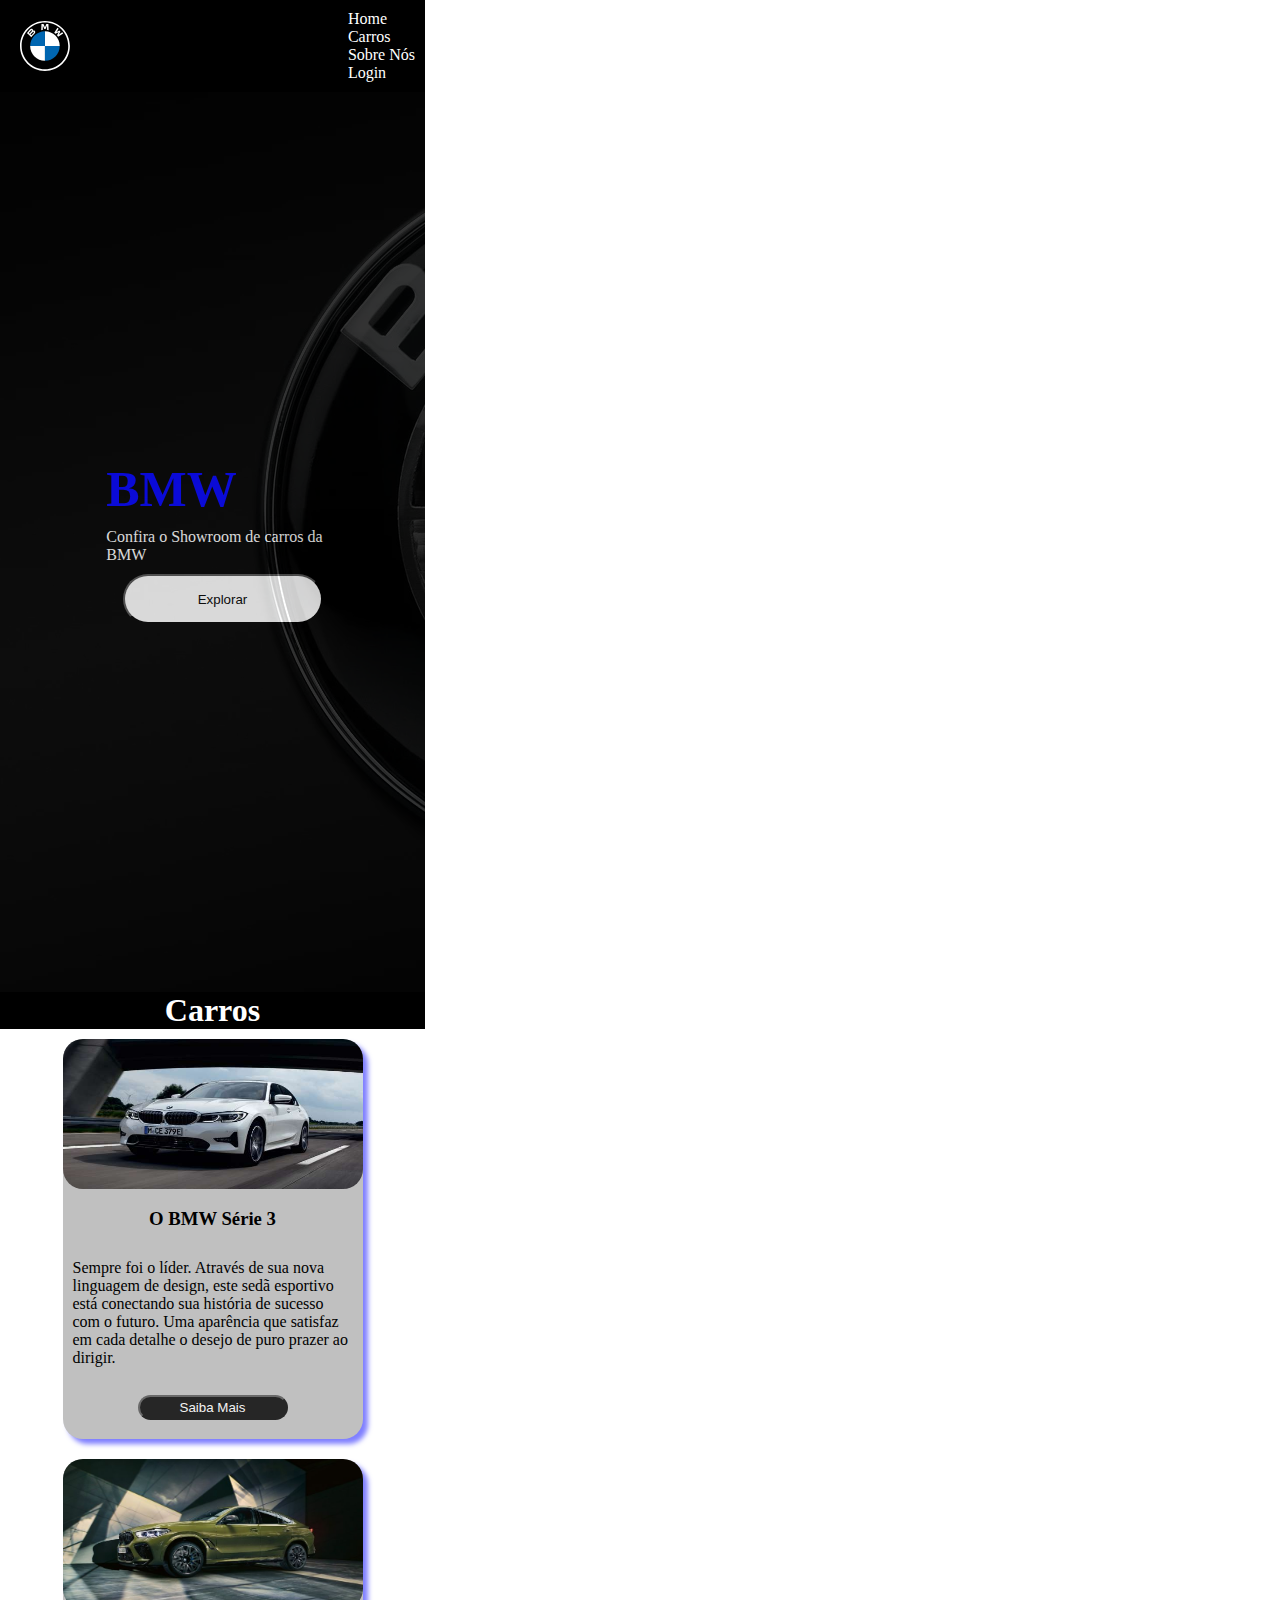
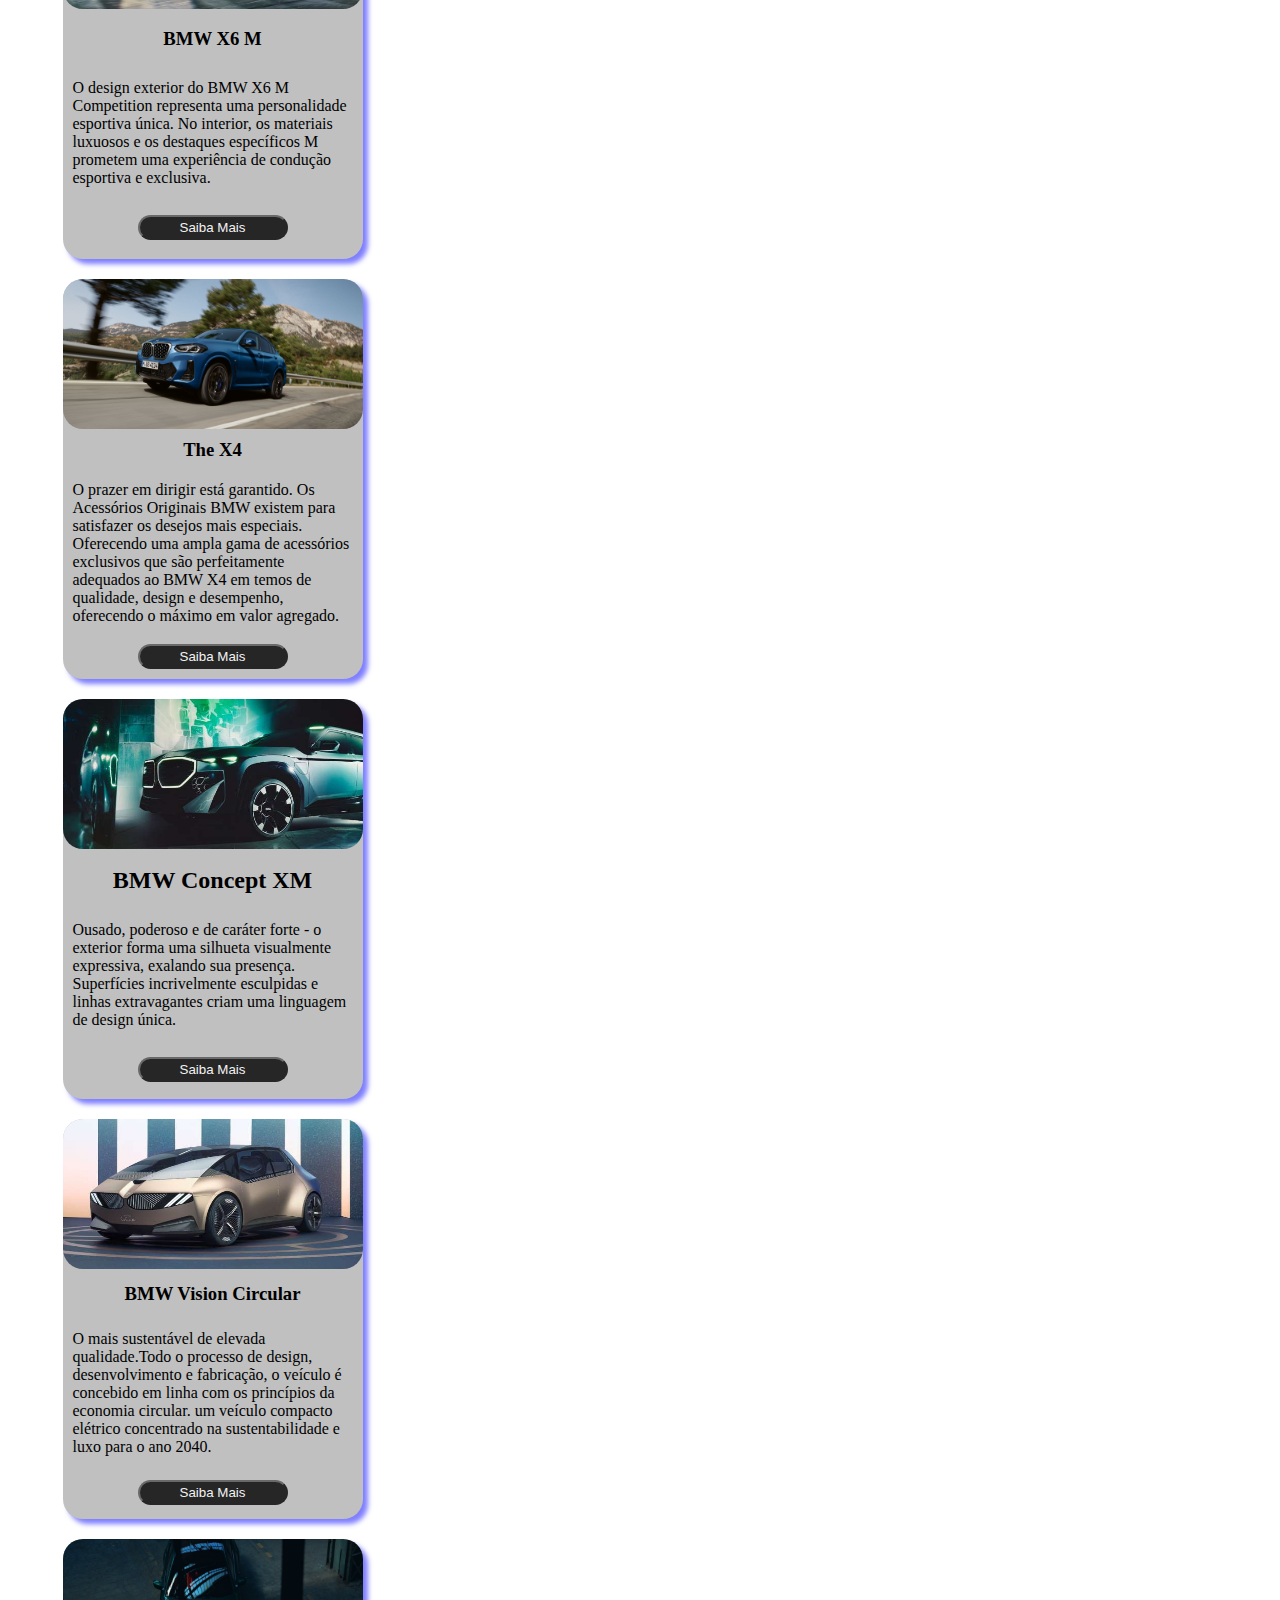
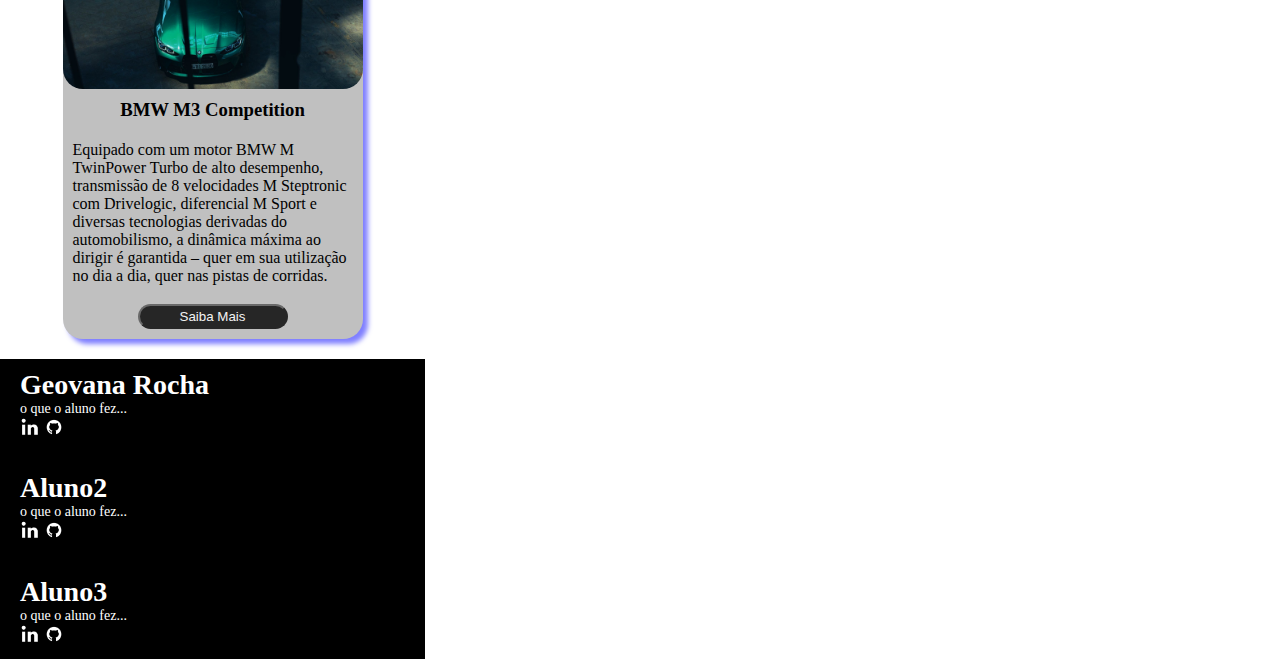
==== index.html @ 08b1795b "primeiro commit" ====
<!DOCTYPE html>
<html lang="pt-br">
<head>
    <meta charset="UTF-8">
    <meta http-equiv="X-UA-Compatible" content="IE=edge">
    <meta name="viewport" content="width=device-width, initial-scale=1.0">
    <link href="css/style.css" rel="stylesheet">
    <link rel="preconnect" href="https://fonts.googleapis.com">
    <link rel="preconnect" href="https://fonts.gstatic.com" crossorigin>
    <link href="https: //fonts.googleapis.com/css2? family= Roboto & display=swap" rel="stylesheet">
    <title>BMW-Home</title>
</head>
<body>

    <header>
        <img class="logoBmw" src="./img/Icon_Logo.svg">
        <nav>
            <ul>
                <li>Home</li>
                <li>Carros</li>
                <li>Sobre Nós</li>
                <li>Login</li>
            </ul>
        </nav>
    </header>

    <section class="banner">
        <div class="painelBanner">
            <div class="conteudoBanner">
                <h1> BMW</h1>
                <p> Confira o Showroom de carros da BMW</p>
                <a href="#carros"> <button class="btnBanner"> Explorar</button></a>
            </div>
        </div>
    </section>

    <h1 id="carros"> Carros</h1>

    <main>
        <section class="container">

            <div class="cards">
                <img src="./img/bmwserie3.jpg">
                <h3>O BMW Série 3 </h3>
                <p>Sempre foi o líder. Através de sua nova linguagem de design, este sedã esportivo está conectando sua história de sucesso com o futuro. Uma aparência que satisfaz em cada detalhe o desejo de puro prazer ao dirigir.</p>
                <a href=""><button class="btn-card"> Saiba Mais</button></a>
            </div>


            <div class="cards">
                <img src="./img/bmwX6.jpg">
                <h3>BMW X6 M </h3>
                <p>O design exterior do BMW X6 M Competition representa uma personalidade esportiva única. No interior, os materiais luxuosos e os destaques específicos M prometem uma experiência de condução esportiva e exclusiva.</p>
                <a href="https://www.bmw.com.br/pt/all-models/m-series/x6-m/2019/bmw-x6-m-automobiles-highlights.html"><button class="btn-card"> Saiba Mais</button></a>
            </div>


            <div class="cards">
                <img src="./img/thex4.jpg">
                <h3>The X4</h3>
                <p>O prazer em dirigir está garantido. Os Acessórios Originais BMW existem para satisfazer os desejos mais especiais. Oferecendo uma ampla gama de acessórios exclusivos que são perfeitamente adequados ao BMW X4 em temos de qualidade, design e desempenho, oferecendo o máximo em valor agregado.</p>
                <a href="https://www.bmw.com.br/pt/all-models/serie-x/X4/2021/bmw-X4-destaques.html"><button class="btn-card"> Saiba Mais</button></a>
            </div>


            <div class="cards">
                <img src="./img/bmwXM.jpg">
                <h2>BMW Concept XM</h2>
                <p>Ousado, poderoso e de caráter forte - o exterior forma uma silhueta visualmente expressiva, exalando sua presença. Superfícies incrivelmente esculpidas e linhas extravagantes criam uma linguagem de design única.</p>
                <a href="https://www.bmw.com.br/pt/topics/fascination-bmw/bmw-concept-vehicle/bmw-concept-xm.html"><button class="btn-card"> Saiba Mais</button></a>
            </div>


            <div class="cards">
                <img src="./img/vision.jpg">
                <h3>BMW Vision Circular</h3>
                <p>O mais sustentável de elevada qualidade.Todo o processo de design, desenvolvimento e fabricação, o veículo é concebido em linha com os princípios da economia circular. um veículo compacto elétrico concentrado na sustentabilidade e luxo para o ano 2040.</p>
                <a href="https://www.bmw.com.br/pt/topics/fascination-bmw/bmw-concept-vehicle/destaques-bmw-i-vision-circular.html"><button class="btn-card"> Saiba Mais</button></a>
            </div>


            <div class="cards">
                <img src="./img/bmwM3.jpg">
                <h3>BMW M3 Competition</h3>
                <p>Equipado com um motor BMW M TwinPower Turbo de alto desempenho, transmissão de 8 velocidades M Steptronic com Drivelogic, diferencial M Sport e diversas tecnologias derivadas do automobilismo, a dinâmica máxima ao dirigir é garantida – quer em sua utilização no dia a dia, quer nas pistas de corridas. </p>
                <a href="https://www.bmw.com.br/pt/all-models/m-series/m3-sedan/2020/bmw-serie-3-berlina-versao-m-visao-geral.html"><button class="btn-card"> Saiba Mais</button></a>
            </div>
        </section>
    </main>

    <footer>
        <div>
            <h1> Geovana Rocha</h1>
            <p>o que o aluno fez...</p>
            <img src="./img/linkedin.png" alt="logo linkedin">
            <img  id="git" src="./img/github.png" alt="logo github">
        </div>
        
        <div>
            <h1> Aluno2</h1>
            <p>o que o aluno fez...</p>
            <img src="./img/linkedin.png" alt="logo linkedin">
            <img id="git" src="./img/github.png" alt="logo github">
        </div>

        <div>
            <h1> Aluno3</h1>
            <p>o que o aluno fez...</p>
            <img src="./img/linkedin.png" alt="logo linkedin">
            <img  id="git" src="./img/github.png" alt="logo github">
        </div>
    </footer>
</body>
</html>
---- css/style.css ----
*{
    /*pega todo site html*/
    margin: 0;        
    padding: 0%;
}

body{

    max-width: 425px;
    width: 100%;


}
header{
    display: flex;
    justify-content: space-between;
    align-items: center;
    padding: 10px 10px;
    background-color: black;
}

.logoBmw{
    width: 50px;
    padding-left: 10px;
}
nav{
    color: white;
}
li{
    list-style: none;
}

.banner{
    background-image: url("../img/logo_BMW3.webp");
    width: 100%;
    height: 100vh;
    background-repeat: no-repeat;
    background-size:  cover;
    background-attachment: fixed;
    background-position: center top;
    width: 100%;
    height: 100vh;
}


.painelBanner{
    display: flex;
    justify-content: center;
    align-items: center;
    width: 100%;
    height: 100vh;
    opacity: 0.8;
    background-color: black;
}

.conteudoBanner{
    display: flex;
    justify-content: center;
    align-items: center;
    flex-wrap: wrap;
    flex-direction: column;
    gap: 10px;
    width: 50%;
    height: 100%;
}

.conteudoBanner h1{
    color: blue;
    font-size: 50px;
    width: 100%;
    padding-right: 20px;
}

.conteudoBanner p{
    color: white;
}
.btnBanner{
    background-color: white;
    color: black;
    width: 200px;
    height: 50px;
    border-radius: 25px;
}

#carros{
    text-align: center;
    background-color: black;
    color: white;
    opacity: 0.;
}

main{
    background-image: url("../img/bmw.jpg");
    background-size: cover;
    background-repeat: no-repeat;
    background-attachment: fixed;
    padding: 10px 0px;
    width: 100%;
    height: 100%;
    display: flex;
    justify-content: center;
    align-items: center; 

}

.container{
    display: flex;
    width: 100%;
    height: 100%;
    justify-content: center;
    align-items: center;
    flex-wrap:  wrap;
    flex-direction: column;
    flex-direction: row;
    margin-bottom: 10px;
    gap: 20px;

}

.cards{
    display: flex;
    justify-content:center;
    align-items: top;
    flex-wrap: wrap;
    width: 300px;
    height: 400px;
    background-color: silver;
    border-radius: 20px;
    box-shadow: 5px 5px 5px rgba(0, 0, 255, 0.5);
}

.cards img{
    width: 100%;
    height: 150px;
    border-radius: 20px;

}

.cards p{
    padding: 10px 10px;

}

.btn-card{
    border-radius: 25px;
    width: 150px;
    height: 25px;
    background-color: black;
    color: white;
    opacity: 0.8;
}

footer{
    display: flex;
    padding: 0px 0px;
    align-items: flex-start;
    flex-direction: row;
    justify-content: space-between;
    flex-wrap: wrap;
    width: 100%;
    height: 300px;
    background-color: black;
    color: white;
    gap: 10px;
    font-size: 14px;
}

footer div{
    padding: 10px 20px;
    width: 100%;
}


footer img{
    width: 20px;
}


#git{
    border-radius: 100%;
}
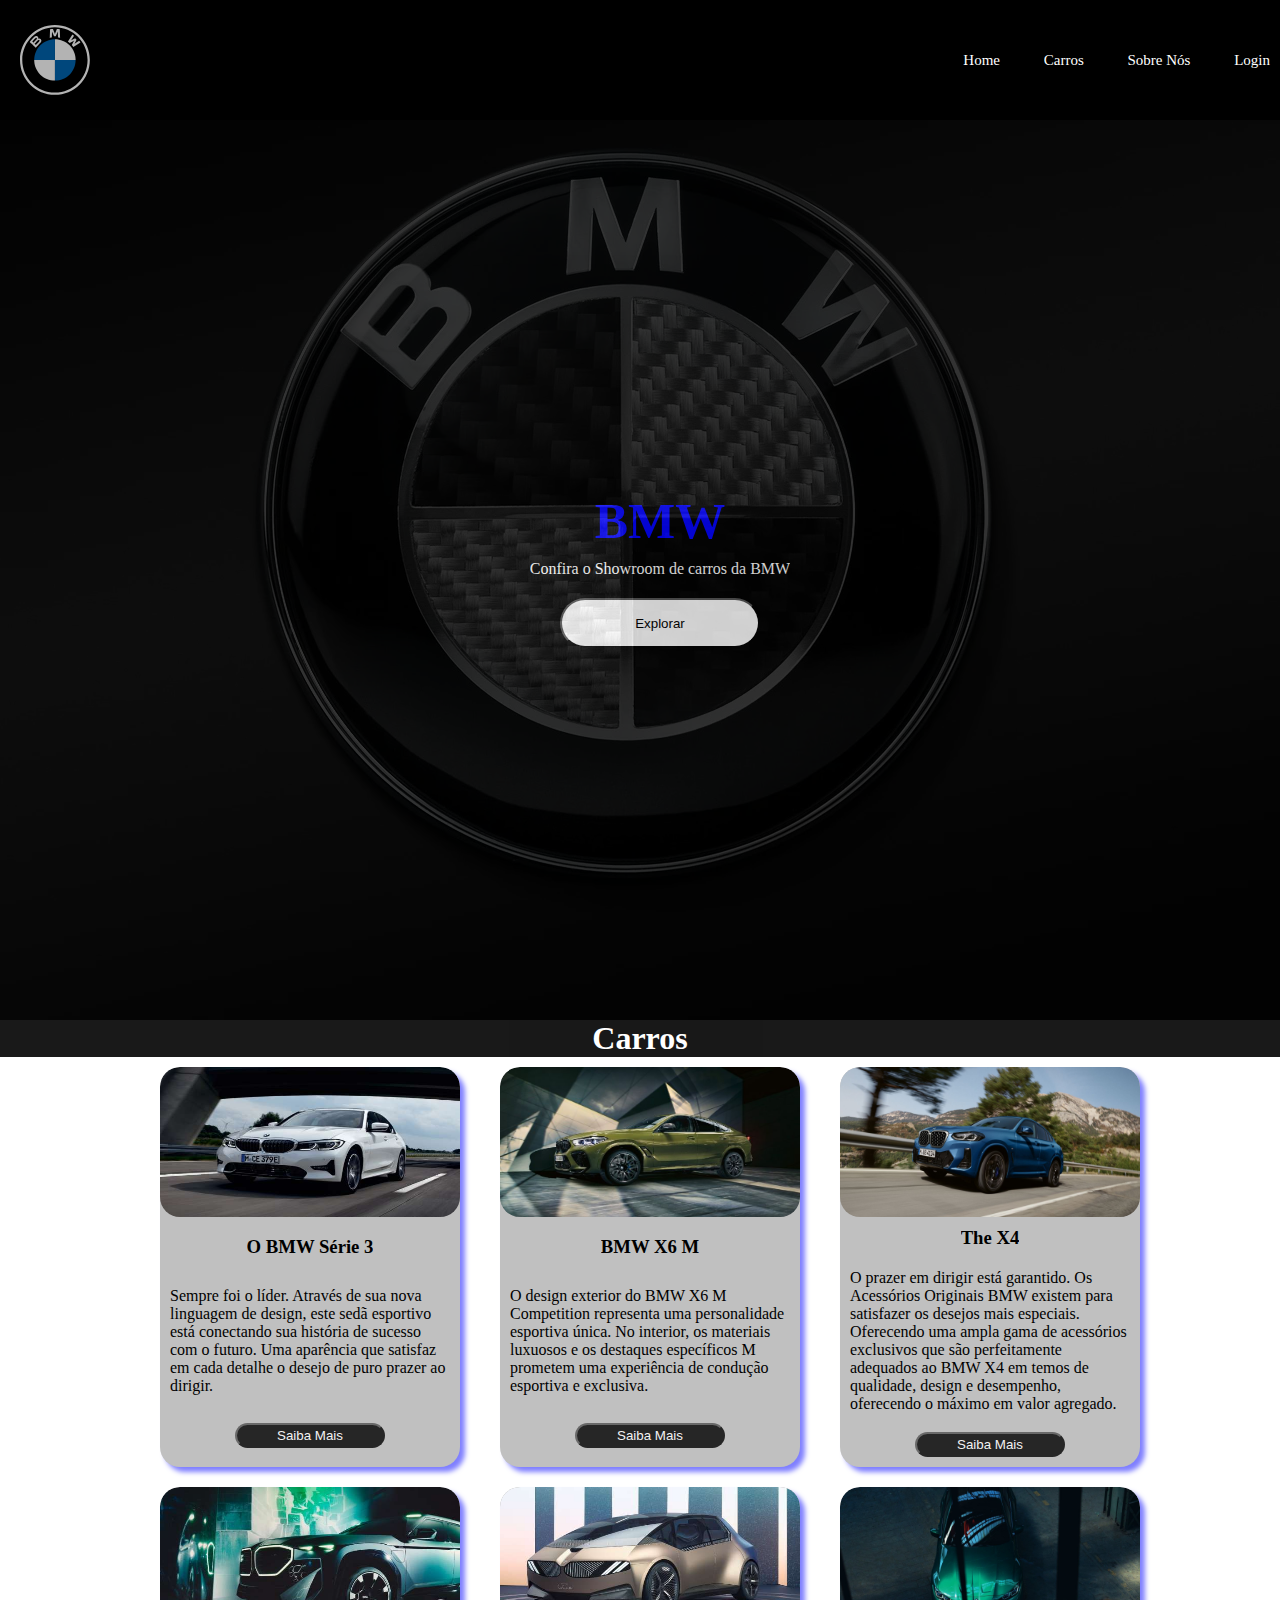
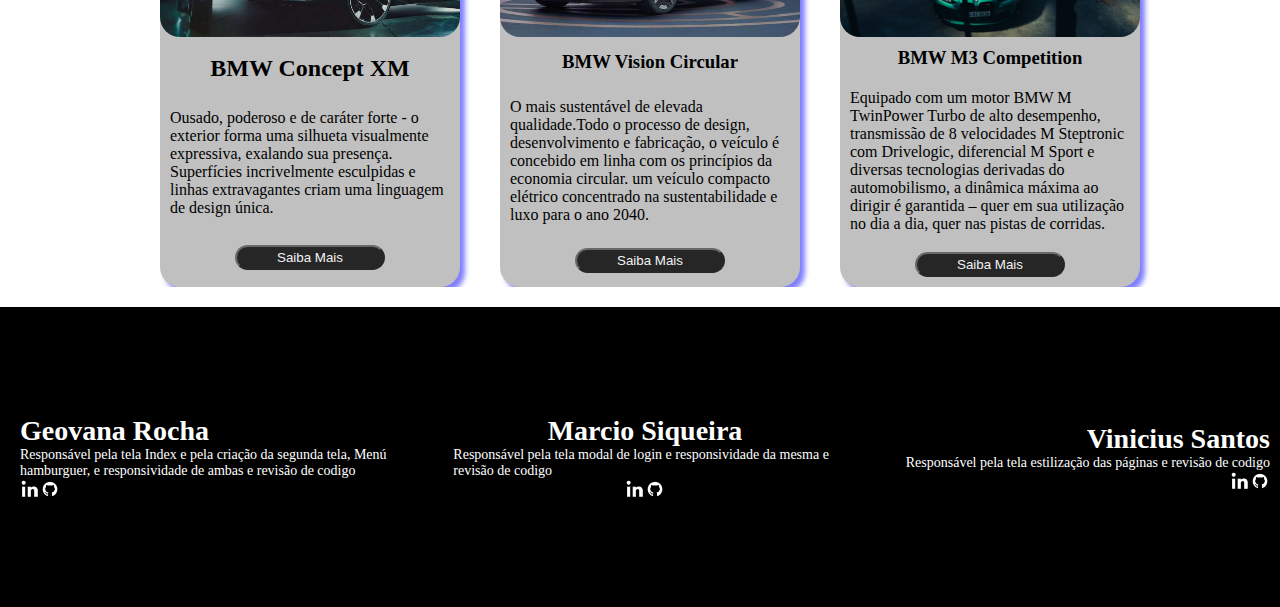
==== commit 58454a22: "aplicando responsividade,editando hover e footer" ====
--- a/index.html
+++ b/index.html
@@ -16,13 +16,22 @@
         <img class="logoBmw" src="./img/Icon_Logo.svg">
         <nav>
             <ul>
-                <li>Home</li>
-                <li>Carros</li>
-                <li>Sobre Nós</li>
-                <li>Login</li>
+               <a><li>Home</li></a> 
+                <a><li>Carros</li></a>
+                <a><li>Sobre Nós</li></a>
+                <a><li>Login</li></a>
+            </ul>
+        </nav>
+        <nav class="nav-desktop">
+            <ul>
+                <a><li>Home</li></a> 
+                <a><li>Carros</li></a>
+                <a><li>Sobre Nós</li></a>
+                <a><li>Login</li></a>
             </ul>
         </nav>
     </header>
+    
 
     <section class="banner">
         <div class="painelBanner">
@@ -43,7 +52,7 @@
                 <img src="./img/bmwserie3.jpg">
                 <h3>O BMW Série 3 </h3>
                 <p>Sempre foi o líder. Através de sua nova linguagem de design, este sedã esportivo está conectando sua história de sucesso com o futuro. Uma aparência que satisfaz em cada detalhe o desejo de puro prazer ao dirigir.</p>
-                <a href=""><button class="btn-card"> Saiba Mais</button></a>
+                <a href="https://www.bmw.com.br/pt/all-models/3-series/sedan/2021/serie-3.html"><button class="btn-card"> Saiba Mais</button></a>
             </div>
 
 
@@ -62,7 +71,6 @@
                 <a href="https://www.bmw.com.br/pt/all-models/serie-x/X4/2021/bmw-X4-destaques.html"><button class="btn-card"> Saiba Mais</button></a>
             </div>
 
-
             <div class="cards">
                 <img src="./img/bmwXM.jpg">
                 <h2>BMW Concept XM</h2>
@@ -70,14 +78,12 @@
                 <a href="https://www.bmw.com.br/pt/topics/fascination-bmw/bmw-concept-vehicle/bmw-concept-xm.html"><button class="btn-card"> Saiba Mais</button></a>
             </div>
 
-
             <div class="cards">
                 <img src="./img/vision.jpg">
                 <h3>BMW Vision Circular</h3>
                 <p>O mais sustentável de elevada qualidade.Todo o processo de design, desenvolvimento e fabricação, o veículo é concebido em linha com os princípios da economia circular. um veículo compacto elétrico concentrado na sustentabilidade e luxo para o ano 2040.</p>
                 <a href="https://www.bmw.com.br/pt/topics/fascination-bmw/bmw-concept-vehicle/destaques-bmw-i-vision-circular.html"><button class="btn-card"> Saiba Mais</button></a>
             </div>
-
 
             <div class="cards">
                 <img src="./img/bmwM3.jpg">
@@ -89,23 +95,23 @@
     </main>
 
     <footer>
-        <div>
+        <div id="aluno1">
             <h1> Geovana Rocha</h1>
-            <p>o que o aluno fez...</p>
+            <p>Responsável pela tela Index e pela criação da segunda tela, Menú hamburguer, e responsividade de ambas e revisão de codigo</p>
             <img src="./img/linkedin.png" alt="logo linkedin">
             <img  id="git" src="./img/github.png" alt="logo github">
         </div>
         
-        <div>
-            <h1> Aluno2</h1>
-            <p>o que o aluno fez...</p>
+        <div id="aluno2">
+            <h1> Marcio Siqueira </h1>
+            <p>Responsável pela tela modal de login e responsividade da mesma e revisão de codigo</p>
             <img src="./img/linkedin.png" alt="logo linkedin">
             <img id="git" src="./img/github.png" alt="logo github">
         </div>
 
-        <div>
-            <h1> Aluno3</h1>
-            <p>o que o aluno fez...</p>
+        <div id="aluno3">
+            <h1> Vinicius Santos</h1>
+            <p>Responsável pela tela estilização das páginas e revisão de codigo</p>
             <img src="./img/linkedin.png" alt="logo linkedin">
             <img  id="git" src="./img/github.png" alt="logo github">
         </div>
--- a/css/style.css
+++ b/css/style.css
@@ -2,14 +2,13 @@
     /*pega todo site html*/
     margin: 0;        
     padding: 0%;
+    scroll-behavior: smooth;
+    overflow-x: hidden;
 }
 
 body{
-
     max-width: 425px;
     width: 100%;
-
-
 }
 header{
     display: flex;
@@ -17,11 +16,17 @@
     align-items: center;
     padding: 10px 10px;
     background-color: black;
+    width: 100%;
+}
+
+.nav-desktop{
+    display: none;
 }
 
 .logoBmw{
     width: 50px;
     padding-left: 10px;
+    opacity: 0.7;
 }
 nav{
     color: white;
@@ -38,8 +43,6 @@
     background-size:  cover;
     background-attachment: fixed;
     background-position: center top;
-    width: 100%;
-    height: 100vh;
 }
 
 
@@ -100,6 +103,7 @@
     display: flex;
     justify-content: center;
     align-items: center; 
+    background-position: center top;
 
 }
 
@@ -114,7 +118,6 @@
     flex-direction: row;
     margin-bottom: 10px;
     gap: 20px;
-
 }
 
 .cards{
@@ -158,7 +161,7 @@
     justify-content: space-between;
     flex-wrap: wrap;
     width: 100%;
-    height: 300px;
+    height: 350px;
     background-color: black;
     color: white;
     gap: 10px;
@@ -180,3 +183,234 @@
     border-radius: 100%;
 }
 
+
+@media (min-width:426px) and ( max-width: 1280px) {
+
+    *{
+        /*pega todo site html*/
+        margin: 0;        
+        padding: 0%;
+    }
+    
+    body{
+        max-width: 1280px;
+        width: 100%;
+
+    }
+    
+    header{
+        display: flex;
+        flex-wrap: wrap;
+        justify-content: space-between;
+        align-items: center;
+        padding: 10px 10px;
+        background-color: black;
+        width: 100%;
+        max-width: 1280px;
+        height: 100px;
+    }
+
+    nav{
+        display: none;
+    }
+
+    .nav-desktop {
+        display: inline-flex;
+        font-size: 15px;
+        flex-wrap: wrap;
+        margin-left: 20px;
+
+    }
+
+    ul li{
+        display: inline-flex;
+        margin-left: 20px;
+        padding-right: 20px;
+    }
+
+    ul a:hover{
+        color: blue;
+    }
+    
+    .logoBmw{
+        width: 70px;
+        padding: 10px 10px;
+    }
+
+    li{
+        list-style: none;
+    }
+    
+    .banner{
+        background-image: url("../img/logo_BMW3.webp");
+        width: 100%;
+        height: 100vh;
+        justify-content: center;
+        align-items: center;
+        background-repeat: no-repeat;
+        background-size:  cover;
+        background-attachment: fixed;
+        background-position: center top;
+    }
+    
+    
+    .painelBanner{
+        display: flex;
+        justify-content: center;
+        align-items: center;
+        width: 100%;
+        height: 100vh;
+        opacity: 0.8;
+        background-color: black;
+    }
+    
+    .conteudoBanner{
+        display: flex;
+        justify-content: center;
+        align-items: center;
+        flex-wrap: wrap;
+        gap: 10px;
+        width: 100%;
+    }
+    
+    .conteudoBanner h1{
+        display: flex;
+        justify-content: center;
+        align-items: center;
+        color: blue;
+        font-size: 50px;
+        width: 100%;
+        text-align: center;
+        margin-left: 20px;
+    }
+    
+    .conteudoBanner p{
+        color: white;
+    }
+    .btnBanner{
+        background-color: white;
+        color: black;
+        width: 200px;
+        height: 50px;
+        border-radius: 25px;
+        margin-top: 10px;
+    }
+    
+    #carros{
+        text-align: center;
+        background-color: black;
+        color: white;
+        opacity: 0.9;
+    }
+    
+    main{
+        background-image: url("../img/bmw.jpg");
+        background-size: cover;
+        background-repeat: no-repeat;
+        background-attachment: fixed;
+        padding: 10px 0px;
+        width: 100%;
+        height: 100%;
+        display: flex;
+        justify-content: center;
+        align-items: center; 
+    
+    }
+    
+    .container{
+        display: flex;
+        width: 100%;
+        height: 100%;
+        justify-content: center;
+        align-items: center;
+        flex-wrap:  wrap;
+        flex-direction: column;
+        flex-direction: row;
+        margin-bottom: 10px;
+        gap: 20px;
+    
+    }
+    
+    .cards{
+        display: flex;
+        justify-content:center;
+        align-items: top;
+        flex-wrap: wrap;
+        width: 300px;
+        height: 400px;
+        background-color: silver;
+        border-radius: 20px;
+        box-shadow: 5px 5px 5px rgba(0, 0, 255, 0.5);
+        margin-left: 20px;
+    }
+    
+    .cards img{
+        width: 100%;
+        height: 150px;
+        border-radius: 20px;
+    
+    }
+    
+    .cards p{
+        padding: 10px 10px;
+    
+    }
+    
+    .btn-card{
+        border-radius: 25px;
+        width: 150px;
+        height: 25px;
+        background-color: black;
+        color: white;
+        opacity: 0.8;
+    }
+    
+    footer{
+        display: flex;
+        padding: 0px 20px 0px 0px;
+        align-items: center;
+        flex-direction: row;
+        justify-content: space-evenly;
+        flex-wrap: nowrap;
+        width: 100%;
+        max-width: 1280px;
+        height: 300px;
+        background-color: black;
+        color: white;
+        font-size: 14px;
+    }    
+    
+    footer img{
+        width: 20px;
+    }
+    
+    #aluno1{
+        width: 100%;
+        display: flex; 
+        flex-wrap: wrap;
+        justify-content: flex-start;
+        align-items: center;  
+    }
+
+    #aluno2{
+        width: 100%;
+        display: flex;
+        flex-wrap: wrap;
+        justify-content: center;
+        align-items: center;   
+    }
+
+    #aluno3{
+        width: 100%;
+        display: flex;
+        flex-wrap: wrap;
+        justify-content: flex-end;
+        padding-right: 10px;  
+    }
+
+    #git{
+        border-radius: 100%;
+    }
+    
+}
+
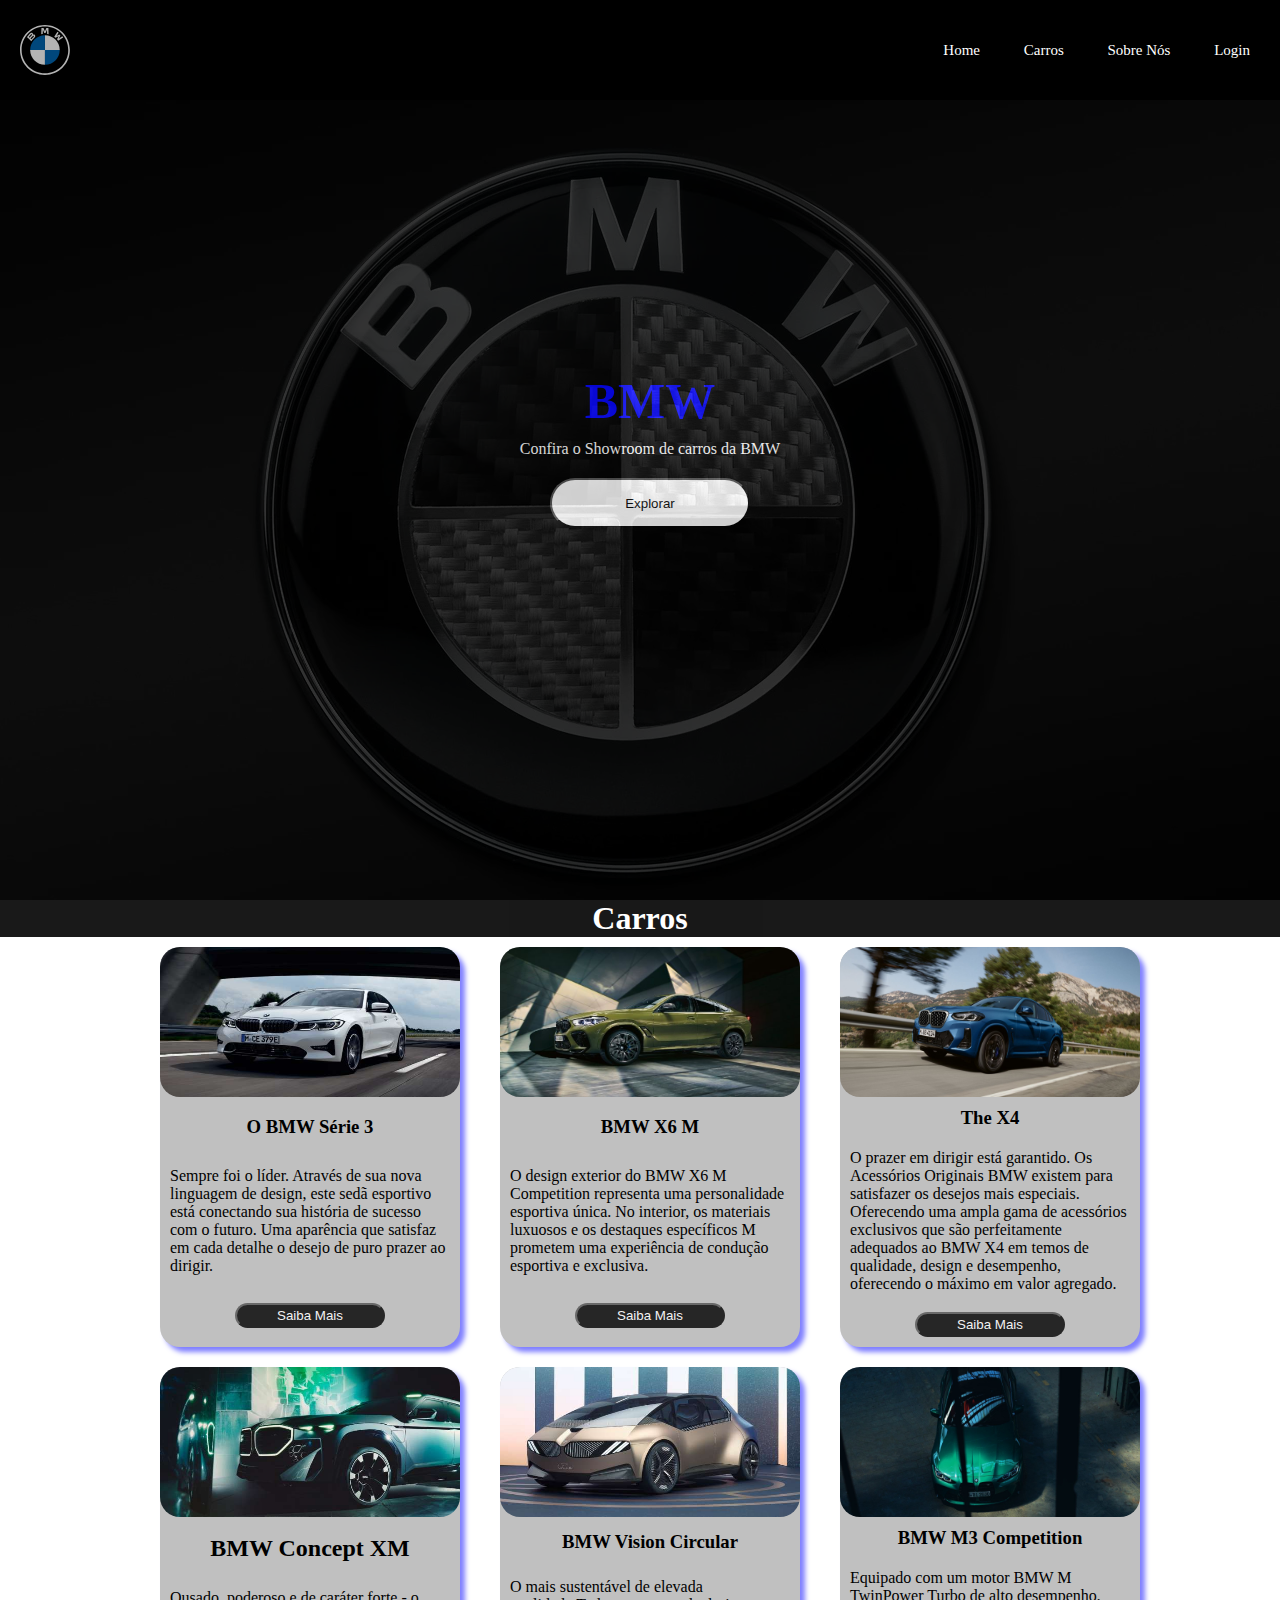
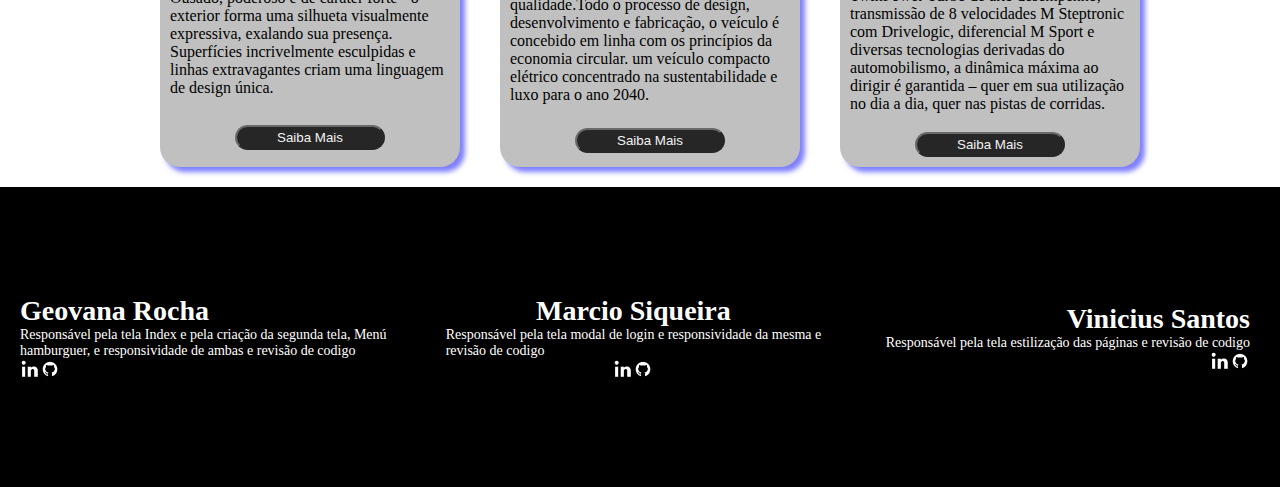
==== commit 3382dd9e: "Inserindo hover na página inicial e arrumando menu hamburguer" ====
--- a/index.html
+++ b/index.html
@@ -6,6 +6,7 @@
     <meta name="viewport" content="width=device-width, initial-scale=1.0">
     <link href="css/style.css" rel="stylesheet">
     <link rel="preconnect" href="https://fonts.googleapis.com">
+    <link href="css/burguer.css" rel="stylesheet">
     <link rel="preconnect" href="https://fonts.gstatic.com" crossorigin>
     <link href="https: //fonts.googleapis.com/css2? family= Roboto & display=swap" rel="stylesheet">
     <title>BMW-Home</title>
@@ -14,26 +15,33 @@
 
     <header>
         <img class="logoBmw" src="./img/Icon_Logo.svg">
-        <nav>
-            <ul>
-               <a><li>Home</li></a> 
-                <a><li>Carros</li></a>
-                <a><li>Sobre Nós</li></a>
-                <a><li>Login</li></a>
+        <nav role="navigation">
+            <div id="menuToggle">
+                <input type="checkbox">
+                <span></span>
+                <span></span>
+                <span></span>
+            <ul id="menu">
+                <a href="#home"class="nav-btn"><li >Home</li></a>
+                <a href="#carros"class="nav-btn"><li >Carros</li></a>
+                <a href="#footer"class="nav-btn"><li >Sobre nós</li></a>
+                <a href="#modal" class="nav-btn"><li >Login</li></a>
             </ul>
+            </div>
         </nav>
+
         <nav class="nav-desktop">
             <ul>
-                <a><li>Home</li></a> 
-                <a><li>Carros</li></a>
-                <a><li>Sobre Nós</li></a>
-                <a><li>Login</li></a>
+                <a href="#home"><li>Home</li></a> 
+                <a href="#carros"><li>Carros</li></a>
+                <a href="#footer"><li>Sobre Nós</li></a>
+                <a href="#home"><li>Login</li></a>
             </ul>
         </nav>
     </header>
     
 
-    <section class="banner">
+    <section id="home" class="banner">
         <div class="painelBanner">
             <div class="conteudoBanner">
                 <h1> BMW</h1>
@@ -94,7 +102,7 @@
         </section>
     </main>
 
-    <footer>
+    <footer id="footer">
         <div id="aluno1">
             <h1> Geovana Rocha</h1>
             <p>Responsável pela tela Index e pela criação da segunda tela, Menú hamburguer, e responsividade de ambas e revisão de codigo</p>
--- a/css/style.css
+++ b/css/style.css
@@ -3,14 +3,17 @@
     margin: 0;        
     padding: 0%;
     scroll-behavior: smooth;
-    overflow-x: hidden;
+
 }
 
 body{
     max-width: 425px;
     width: 100%;
+    overflow-x: hidden;
 }
 header{
+    position: fixed;
+    z-index: 3;
     display: flex;
     justify-content: space-between;
     align-items: center;
@@ -35,13 +38,18 @@
     list-style: none;
 }
 
+nav a{
+ text-decoration: none;
+ font-family: 'roboto';   
+}
+
 .banner{
     background-image: url("../img/logo_BMW3.webp");
     width: 100%;
     height: 100vh;
     background-repeat: no-repeat;
     background-size:  cover;
-    background-attachment: fixed;
+    background-attachment: scroll;
     background-position: center top;
 }
 
@@ -96,7 +104,7 @@
     background-image: url("../img/bmw.jpg");
     background-size: cover;
     background-repeat: no-repeat;
-    background-attachment: fixed;
+    background-attachment: scroll;
     padding: 10px 0px;
     width: 100%;
     height: 100%;
@@ -228,6 +236,10 @@
         padding-right: 20px;
     }
 
+    a {
+        color: white;
+    }
+    
     ul a:hover{
         color: blue;
     }
@@ -294,6 +306,11 @@
         height: 50px;
         border-radius: 25px;
         margin-top: 10px;
+        transition: .3s;
+    }
+
+    .btnBanner:hover{
+        transform: scale(1.2);
     }
     
     #carros{
@@ -342,6 +359,11 @@
         border-radius: 20px;
         box-shadow: 5px 5px 5px rgba(0, 0, 255, 0.5);
         margin-left: 20px;
+        transition: .3s;
+    }
+
+    .cards:hover{
+        transform: scale(1.1);
     }
     
     .cards img{
--- a/css/burguer.css
+++ b/css/burguer.css
@@ -0,0 +1,125 @@
+*{
+    margin: 0;
+    padding: 0; 
+    box-sizing: border-box;
+   }
+   body{
+     overflow-x: hidden;
+   }
+   
+   #menuToggle{
+       display: block;
+       position: relative;
+       top: 0px;
+       left: 0px;
+       z-index: 1;
+       -webkit-user-select: none;
+       user-select: none;
+   }
+   
+   #menuToggle a:hover{
+       color: blue;
+   }
+   
+   #menuToggle input{
+   
+       display: block;
+       width: 40px;
+       height: 32px;
+       position: absolute;
+       top: -7px;
+       left: -5px;
+       cursor: pointer;
+       opacity: 0;
+       z-index: 2;
+       -webkit-touch-callout: none;
+   }
+   
+   #menuToggle span{
+   
+       display: block;
+       width: 33px;
+       height: 4px;
+       margin-bottom: 5px;
+       position: relative;
+       background: #cdcdcd;
+       border-radius: 3px;
+       z-index: 1;
+       transform-origin: 4px 0px;
+       transition: transform 0.5s cubic-bezier(0.77,0.2,0.0.05,1.0), background 0.5s cubic-bezier(0.77,0.2,0.05,1.0), opacity 0.55s ease;
+   
+   }
+   
+   #menuToggle span:first-child{
+   
+       transform-origin: 0% 0%;
+       
+   }
+   
+   #menuToggle span:nth-last-child(2){
+   
+       transform-origin: 0% 100%;
+       
+   }
+   
+   #menuToggle input:checked ~ span{
+   
+       opacity: 1;
+       transform: rotate(45deg) translate(-2px, -1px);
+       background: blue;
+       
+   }
+   
+   #menuToggle input:checked ~ span:nth-last-child(3)
+   {
+     opacity: 0;
+     transform: rotate(0deg) scale(0.2, 0.2);
+   }
+   #menuToggle input:checked ~ span:nth-last-child(2)
+   {
+     transform: rotate(-45deg) translate(0, -1px);
+   }
+   #menu
+   {
+     position: absolute;
+     width: 191px;
+     margin: -100px 60px 0px 60px;
+     padding: 50px;
+     padding-top: 125px;
+     left: -200px;
+     background: black;
+     opacity: 0.8;
+     list-style-type: none;
+     -webkit-font-smoothing: antialiased;
+     /* to stop flickering of text in safari */
+     
+     transform-origin: 0% 0%;
+     transform: translate(100%, 0);
+     
+     transition: transform 0.5s cubic-bezier(0.77,0.2,0.05,1.0);
+   }
+   #menu li
+   {
+   
+     padding: 10px 0;
+     font-size: 22px;
+   }
+   
+   #menu a{
+     
+     color: white;
+   }
+   
+   #menuToggle input:checked ~ ul
+   {
+     
+     transform:none;
+   }
+   
+  
+   @media(min-width:426px) and (max-width:1280px){
+    #menuToggle{
+      display: none;
+   }
+  
+  }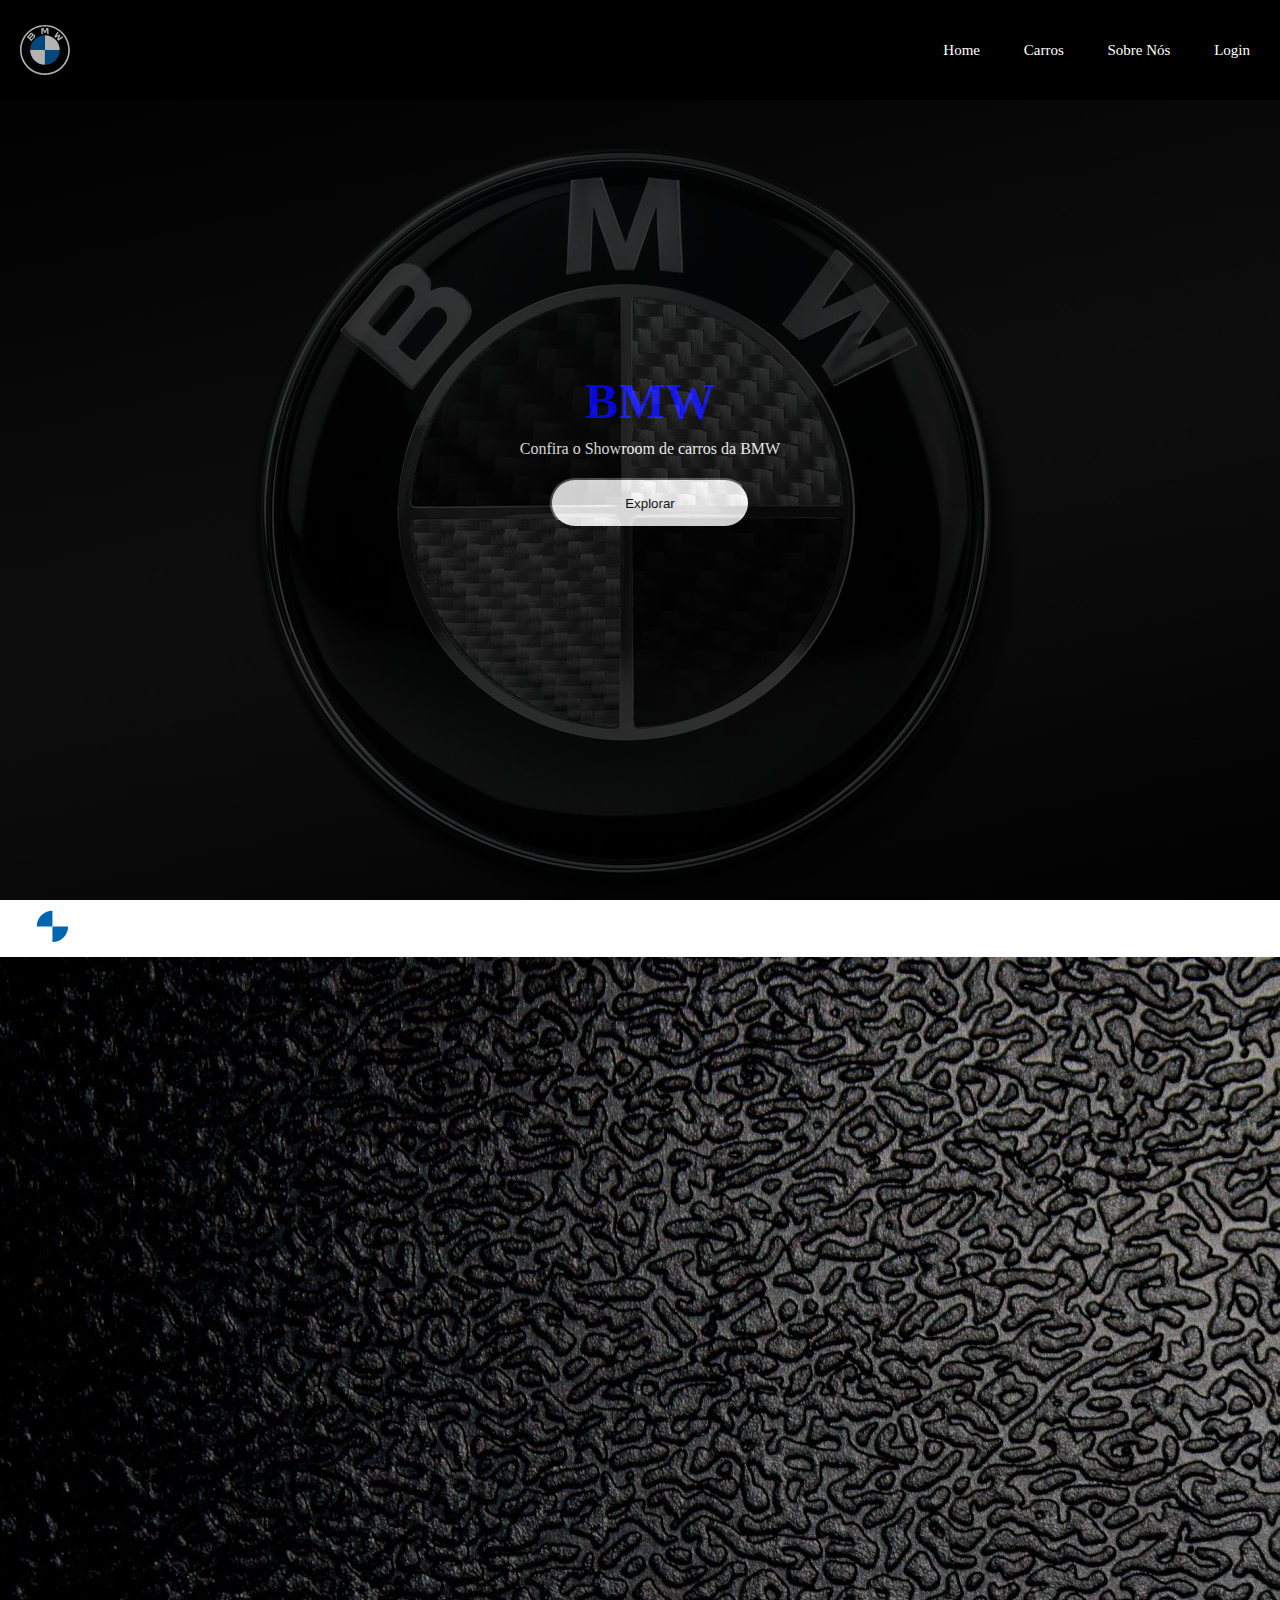
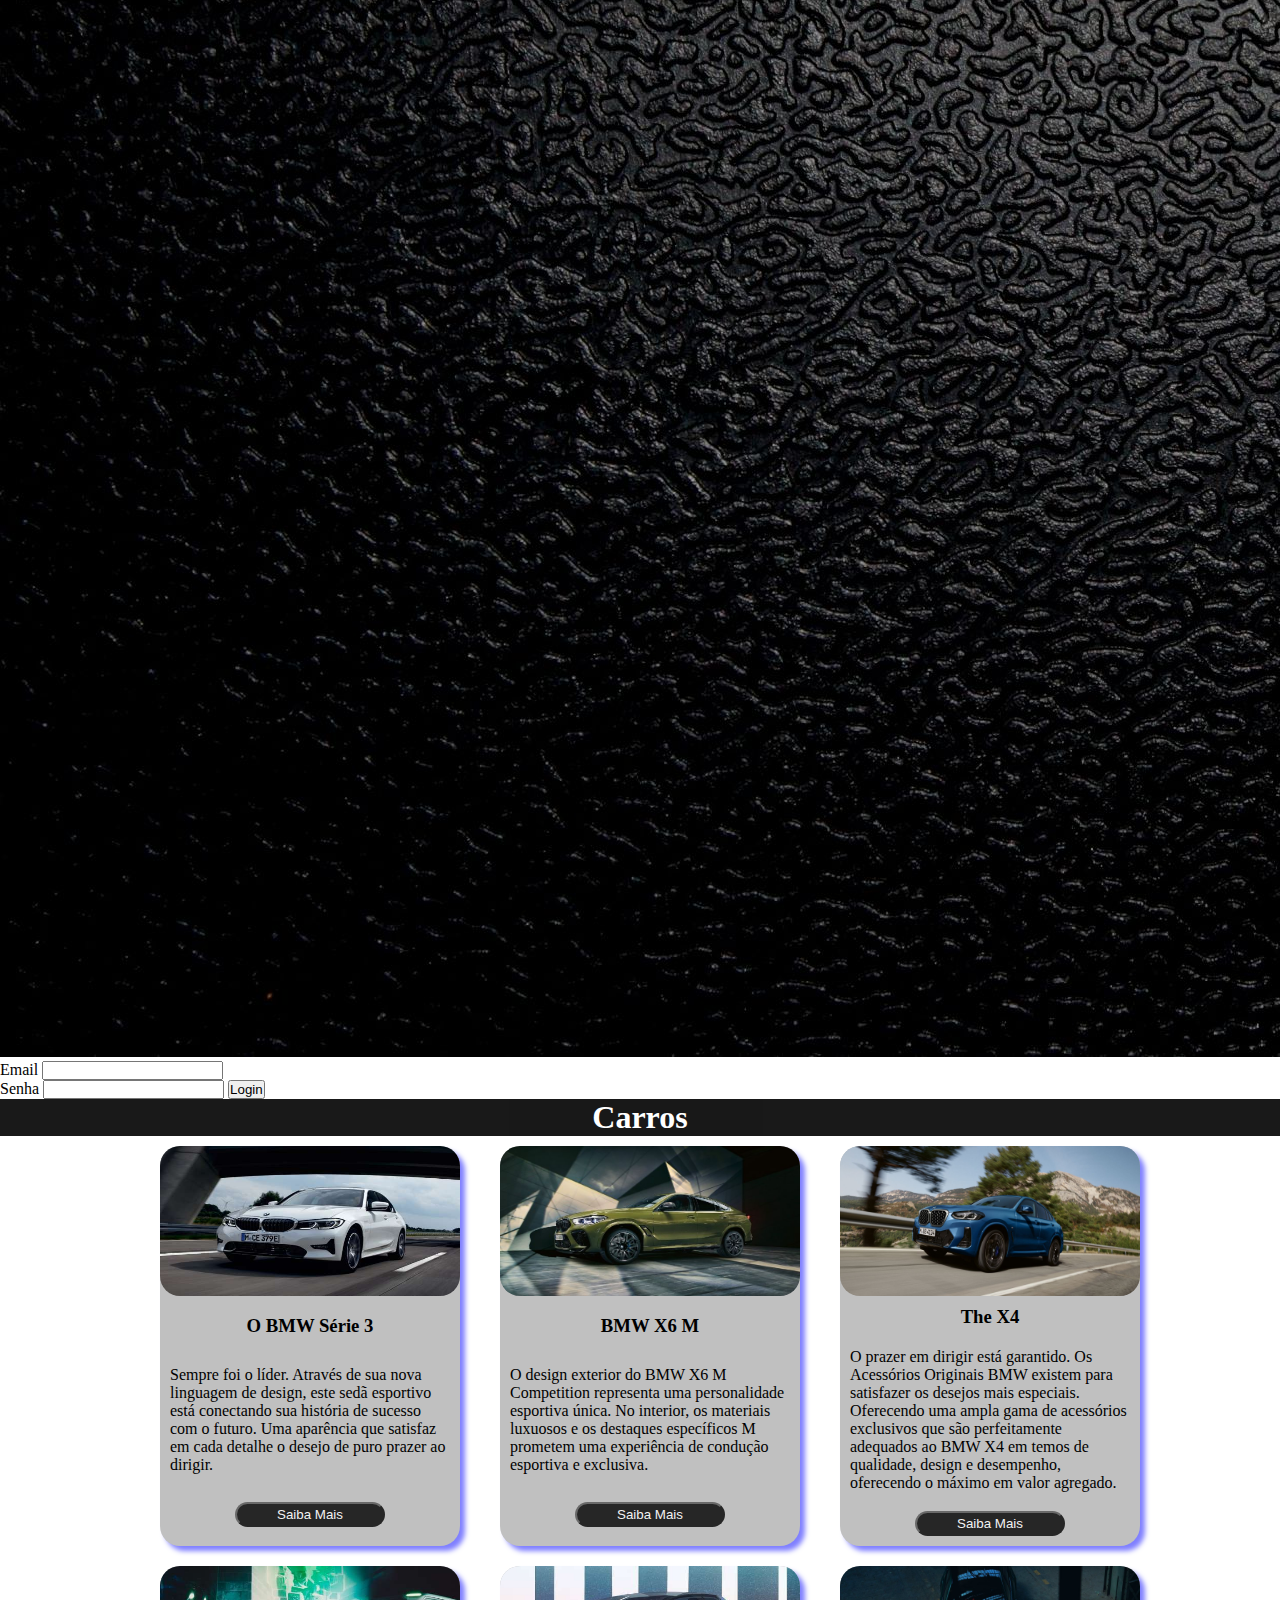
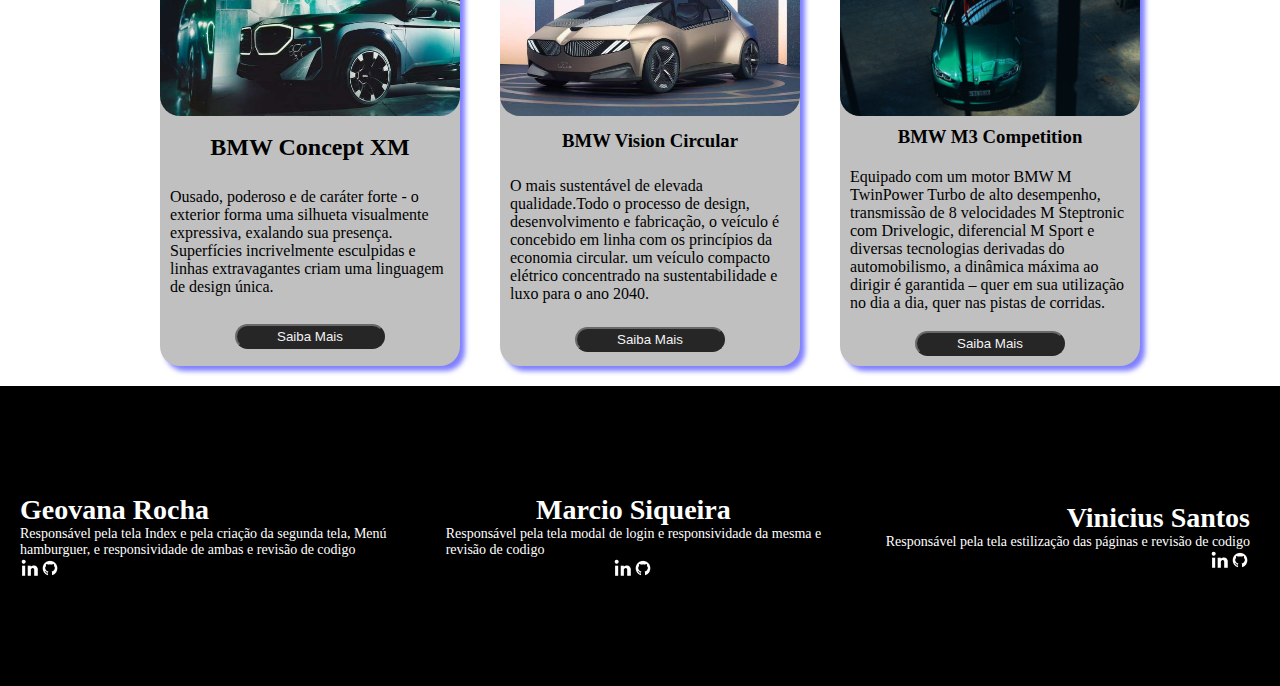
==== commit cc2d7c2c: "revisao de codigo" ====
--- a/index.html
+++ b/index.html
@@ -9,7 +9,8 @@
     <link href="css/burguer.css" rel="stylesheet">
     <link rel="preconnect" href="https://fonts.gstatic.com" crossorigin>
     <link href="https: //fonts.googleapis.com/css2? family= Roboto & display=swap" rel="stylesheet">
-    <title>BMW-Home</title>
+    <link href="[data-uri]" rel="icon" type="image/x-icon" />
+    <title>Home</title>
 </head>
 <body>
 
@@ -35,7 +36,7 @@
                 <a href="#home"><li>Home</li></a> 
                 <a href="#carros"><li>Carros</li></a>
                 <a href="#footer"><li>Sobre Nós</li></a>
-                <a href="#home"><li>Login</li></a>
+                <a href="#modal"><li>Login</li></a>
             </ul>
         </nav>
     </header>
@@ -48,8 +49,23 @@
                 <p> Confira o Showroom de carros da BMW</p>
                 <a href="#carros"> <button class="btnBanner"> Explorar</button></a>
             </div>
-        </div>
-    </section>
+        
+        </section>
+
+<!--Modal-->
+<div id="modal" class="modal">
+    <a href="#"  class="fecharModal">[X]</a>
+        <img src="./img/Icon_Logo.svg" class="logo-modal" alt="Logo Joystick">
+        <img src="./img/blackPattern.jpeg" class="background" alt="homem_jogando">
+        <form class="login">
+            <label for="email">Email</label>
+            <input type="email" id="email" name="email"><br>
+            <label for="password">Senha</label>
+            <input type="password" id="password" name="password">
+            <input class="btn_Enviar"  type="submit" value="Login">
+        </form> 
+</div>
+
 
     <h1 id="carros"> Carros</h1>
 
@@ -60,7 +76,7 @@
                 <img src="./img/bmwserie3.jpg">
                 <h3>O BMW Série 3 </h3>
                 <p>Sempre foi o líder. Através de sua nova linguagem de design, este sedã esportivo está conectando sua história de sucesso com o futuro. Uma aparência que satisfaz em cada detalhe o desejo de puro prazer ao dirigir.</p>
-                <a href="https://www.bmw.com.br/pt/all-models/3-series/sedan/2021/serie-3.html"><button class="btn-card"> Saiba Mais</button></a>
+                <a href="./serie3.html"><button class="btn-card"> Saiba Mais</button></a>
             </div>
 
 
@@ -68,7 +84,7 @@
                 <img src="./img/bmwX6.jpg">
                 <h3>BMW X6 M </h3>
                 <p>O design exterior do BMW X6 M Competition representa uma personalidade esportiva única. No interior, os materiais luxuosos e os destaques específicos M prometem uma experiência de condução esportiva e exclusiva.</p>
-                <a href="https://www.bmw.com.br/pt/all-models/m-series/x6-m/2019/bmw-x6-m-automobiles-highlights.html"><button class="btn-card"> Saiba Mais</button></a>
+                <a href="./bmwX6.html"><button class="btn-card"> Saiba Mais</button></a>
             </div>
 
 
@@ -76,28 +92,28 @@
                 <img src="./img/thex4.jpg">
                 <h3>The X4</h3>
                 <p>O prazer em dirigir está garantido. Os Acessórios Originais BMW existem para satisfazer os desejos mais especiais. Oferecendo uma ampla gama de acessórios exclusivos que são perfeitamente adequados ao BMW X4 em temos de qualidade, design e desempenho, oferecendo o máximo em valor agregado.</p>
-                <a href="https://www.bmw.com.br/pt/all-models/serie-x/X4/2021/bmw-X4-destaques.html"><button class="btn-card"> Saiba Mais</button></a>
+                <a href="./x4.html"><button class="btn-card"> Saiba Mais</button></a>
             </div>
 
             <div class="cards">
                 <img src="./img/bmwXM.jpg">
                 <h2>BMW Concept XM</h2>
                 <p>Ousado, poderoso e de caráter forte - o exterior forma uma silhueta visualmente expressiva, exalando sua presença. Superfícies incrivelmente esculpidas e linhas extravagantes criam uma linguagem de design única.</p>
-                <a href="https://www.bmw.com.br/pt/topics/fascination-bmw/bmw-concept-vehicle/bmw-concept-xm.html"><button class="btn-card"> Saiba Mais</button></a>
+                <a href="./xm.html"><button class="btn-card"> Saiba Mais</button></a>
             </div>
 
             <div class="cards">
                 <img src="./img/vision.jpg">
                 <h3>BMW Vision Circular</h3>
                 <p>O mais sustentável de elevada qualidade.Todo o processo de design, desenvolvimento e fabricação, o veículo é concebido em linha com os princípios da economia circular. um veículo compacto elétrico concentrado na sustentabilidade e luxo para o ano 2040.</p>
-                <a href="https://www.bmw.com.br/pt/topics/fascination-bmw/bmw-concept-vehicle/destaques-bmw-i-vision-circular.html"><button class="btn-card"> Saiba Mais</button></a>
+                <a href="./vision.html"><button class="btn-card"> Saiba Mais</button></a>
             </div>
 
             <div class="cards">
                 <img src="./img/bmwM3.jpg">
                 <h3>BMW M3 Competition</h3>
                 <p>Equipado com um motor BMW M TwinPower Turbo de alto desempenho, transmissão de 8 velocidades M Steptronic com Drivelogic, diferencial M Sport e diversas tecnologias derivadas do automobilismo, a dinâmica máxima ao dirigir é garantida – quer em sua utilização no dia a dia, quer nas pistas de corridas. </p>
-                <a href="https://www.bmw.com.br/pt/all-models/m-series/m3-sedan/2020/bmw-serie-3-berlina-versao-m-visao-geral.html"><button class="btn-card"> Saiba Mais</button></a>
+                <a href="./m3.html"><button class="btn-card"> Saiba Mais</button></a>
             </div>
         </section>
     </main>
--- a/css/style.css
+++ b/css/style.css
@@ -363,7 +363,7 @@
     }
 
     .cards:hover{
-        transform: scale(1.1);
+        transform: sca;
     }
     
     .cards img{
